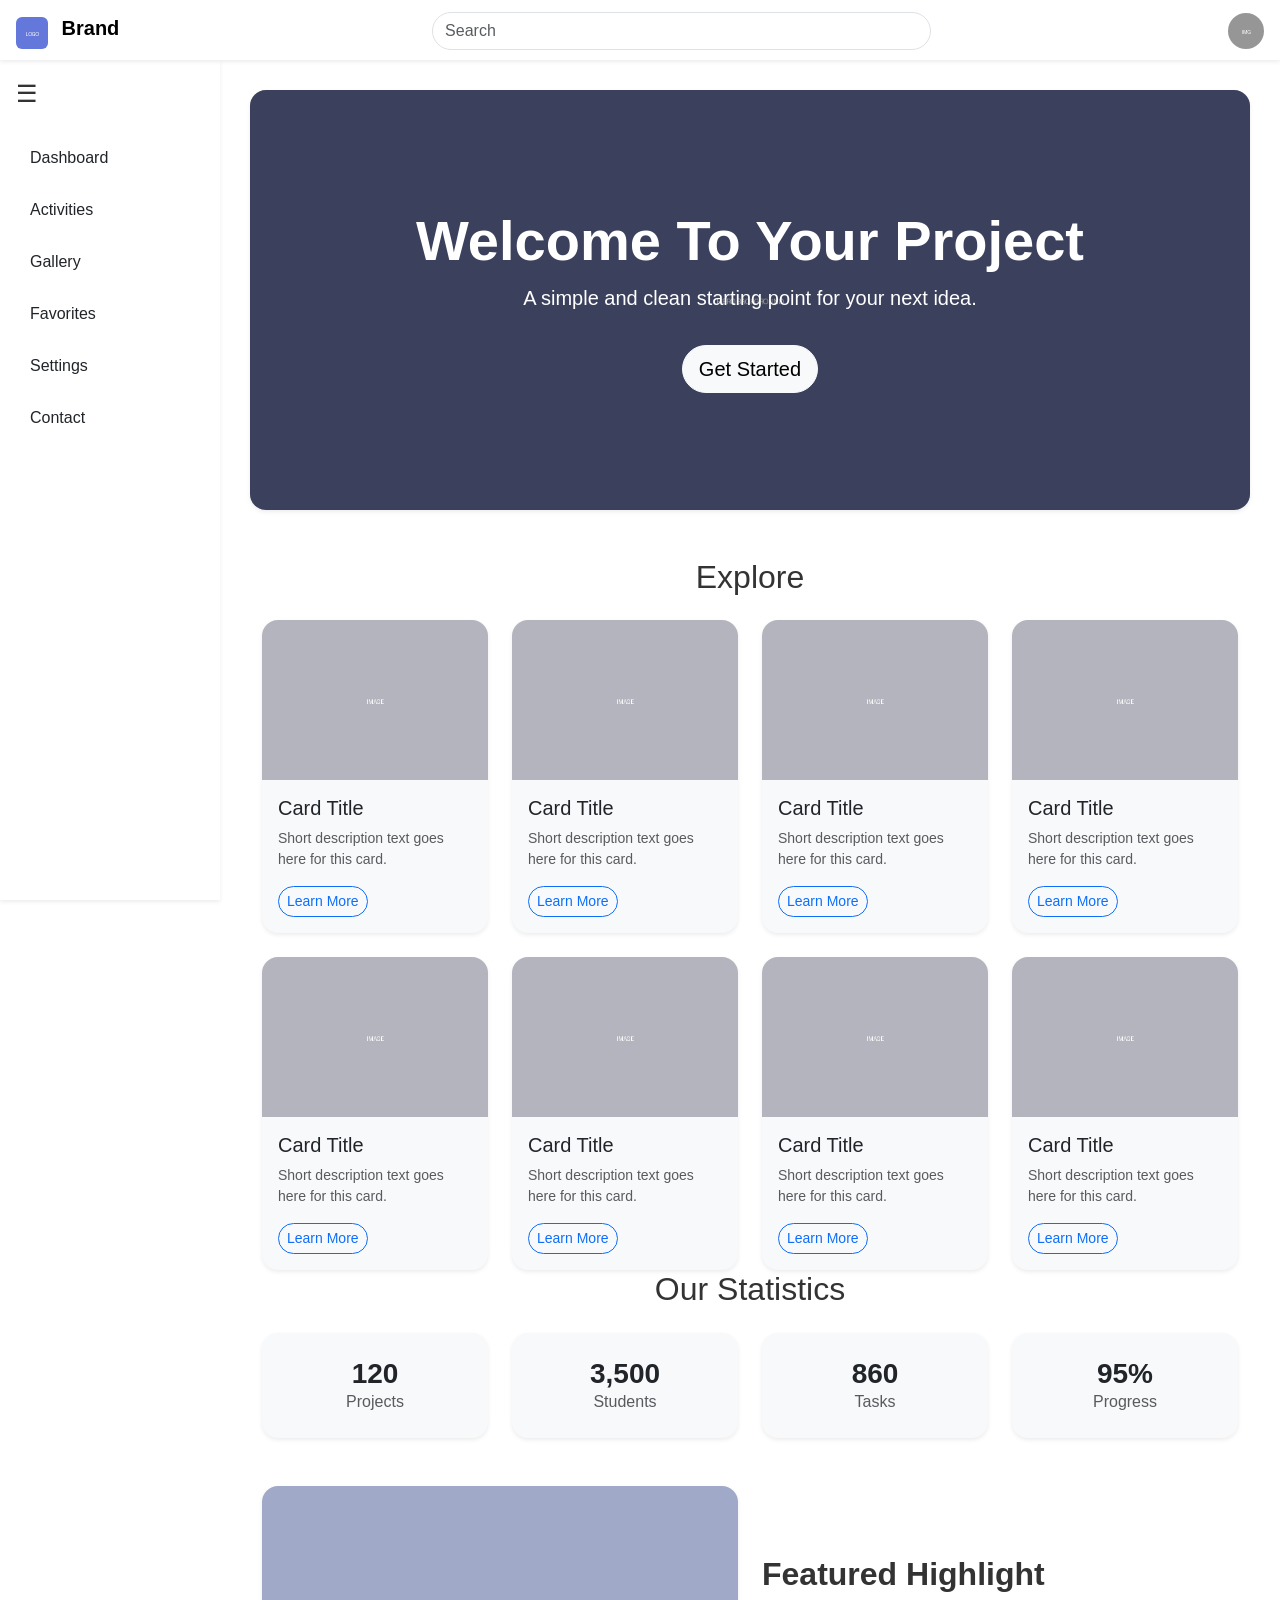
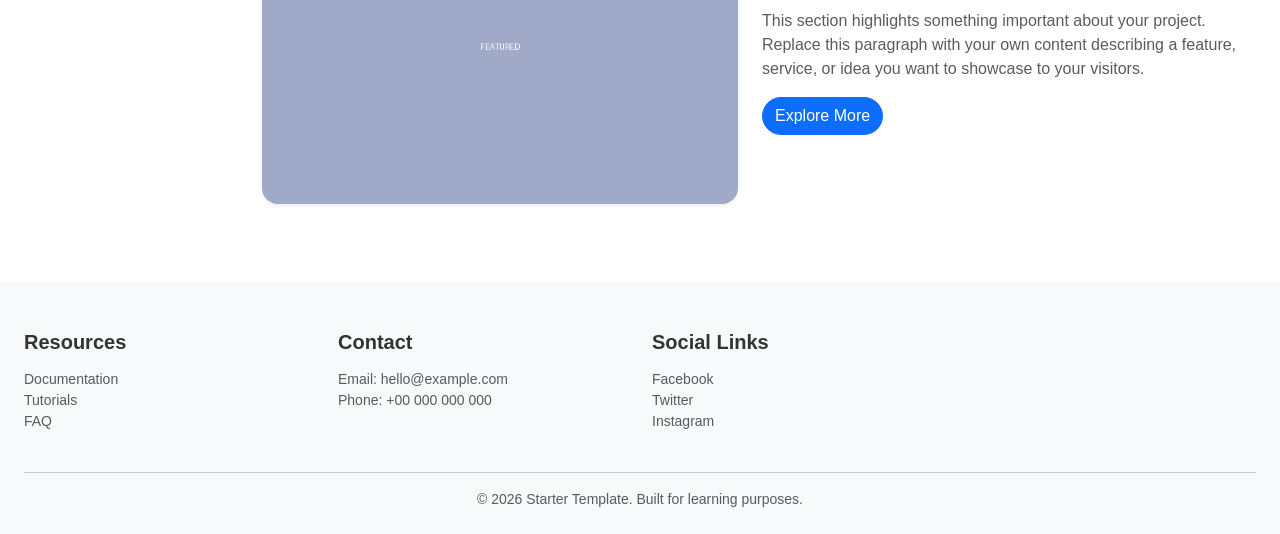
==== index.html @ 7ed528de "Initial commit" ====
<!DOCTYPE html>
<html lang="en">
<head>
  <meta charset="UTF-8">
  <meta name="viewport" content="width=device-width, initial-scale=1.0">
  <title>Starter Template</title>

  <!-- Bootstrap 5 CSS (CDN) -->
  <link href="https://cdn.jsdelivr.net/npm/bootstrap@5.3.3/dist/css/bootstrap.min.css" rel="stylesheet">

  <!-- Custom CSS -->
  <link rel="stylesheet" href="css/style.css">
</head>
<body>

  <!-- Navbar -->
  <nav class="navbar navbar-light bg-white fixed-top shadow-sm">
    <div class="container-fluid px-3">

      <!-- Logo placeholder -->
      <a class="navbar-brand fw-bold" href="#">
        <img src="images/logo-placeholder.png" alt="Logo" width="32" height="32" class="d-inline-block align-text-top rounded me-2">
        Brand
      </a>

      <!-- Search box -->
      <div class="mx-auto d-none d-md-block" style="width: 40%;">
        <input class="form-control rounded-pill" type="search" placeholder="Search" aria-label="Search">
      </div>

      <!-- Profile image placeholder -->
      <img src="images/profile-placeholder.png" alt="Profile" width="36" height="36" class="rounded-circle">

    </div>
  </nav>

  <!-- Sidebar -->
  <div class="sidebar bg-white shadow-sm">
    <div class="p-3">
      <!-- Hamburger menu icon -->
      <div class="mb-4">
        <span class="fs-4">&#9776;</span>
      </div>

      <ul class="nav flex-column">
        <li class="nav-item mb-2">
          <a href="#" class="nav-link text-dark">Dashboard</a>
        </li>
        <li class="nav-item mb-2">
          <a href="#" class="nav-link text-dark">Activities</a>
        </li>
        <li class="nav-item mb-2">
          <a href="#" class="nav-link text-dark">Gallery</a>
        </li>
        <li class="nav-item mb-2">
          <a href="#" class="nav-link text-dark">Favorites</a>
        </li>
        <li class="nav-item mb-2">
          <a href="#" class="nav-link text-dark">Settings</a>
        </li>
        <li class="nav-item mb-2">
          <a href="#" class="nav-link text-dark">Contact</a>
        </li>
      </ul>
    </div>
  </div>

  <!-- Main Content -->
  <div class="main-content">

    <!-- Hero -->
    <section class="hero rounded-4 shadow-sm text-center text-white d-flex align-items-center justify-content-center mb-5">
      <div>
        <h1 class="display-4 fw-bold">Welcome To Your Project</h1>
        <p class="lead">A simple and clean starting point for your next idea.</p>
        <button type="button" class="btn btn-light btn-lg rounded-pill mt-3">Get Started</button>
      </div>
    </section>

    <!-- Cards -->
    <section class="mb-7">
      <h2 class="text-center mb-4">Explore</h2>
      <div class="container-fluid">
        <div class="row g-4">

          <!-- Card 1 -->
          <div class="col-12 col-sm-6 col-lg-3">
            <div class="card h-100 border-0 shadow-sm rounded-4">
              <img src="images/card-placeholder.png" class="card-img-top rounded-top-4" alt="Card image">
              <div class="card-body">
                <h5 class="card-title">Card Title</h5>
                <p class="card-text small text-muted">Short description text goes here for this card.</p>
                <button class="btn btn-outline-primary btn-sm rounded-pill">Learn More</button>
              </div>
            </div>
          </div>

          <!-- Card 2 -->
          <div class="col-12 col-sm-6 col-lg-3">
            <div class="card h-100 border-0 shadow-sm rounded-4">
              <img src="images/card-placeholder.png" class="card-img-top rounded-top-4" alt="Card image">
              <div class="card-body">
                <h5 class="card-title">Card Title</h5>
                <p class="card-text small text-muted">Short description text goes here for this card.</p>
                <button class="btn btn-outline-primary btn-sm rounded-pill">Learn More</button>
              </div>
            </div>
          </div>

          <!-- Card 3 -->
          <div class="col-12 col-sm-6 col-lg-3">
            <div class="card h-100 border-0 shadow-sm rounded-4">
              <img src="images/card-placeholder.png" class="card-img-top rounded-top-4" alt="Card image">
              <div class="card-body">
                <h5 class="card-title">Card Title</h5>
                <p class="card-text small text-muted">Short description text goes here for this card.</p>
                <button class="btn btn-outline-primary btn-sm rounded-pill">Learn More</button>
              </div>
            </div>
          </div>

          <!-- Card 4 -->
          <div class="col-12 col-sm-6 col-lg-3">
            <div class="card h-100 border-0 shadow-sm rounded-4">
              <img src="images/card-placeholder.png" class="card-img-top rounded-top-4" alt="Card image">
              <div class="card-body">
                <h5 class="card-title">Card Title</h5>
                <p class="card-text small text-muted">Short description text goes here for this card.</p>
                <button class="btn btn-outline-primary btn-sm rounded-pill">Learn More</button>
              </div>
            </div>
          </div>

          <!-- Card 5 -->
          <div class="col-12 col-sm-6 col-lg-3">
            <div class="card h-100 border-0 shadow-sm rounded-4">
              <img src="images/card-placeholder.png" class="card-img-top rounded-top-4" alt="Card image">
              <div class="card-body">
                <h5 class="card-title">Card Title</h5>
                <p class="card-text small text-muted">Short description text goes here for this card.</p>
                <button class="btn btn-outline-primary btn-sm rounded-pill">Learn More</button>
              </div>
            </div>
          </div>

          <!-- Card 6 -->
          <div class="col-12 col-sm-6 col-lg-3">
            <div class="card h-100 border-0 shadow-sm rounded-4">
              <img src="images/card-placeholder.png" class="card-img-top rounded-top-4" alt="Card image">
              <div class="card-body">
                <h5 class="card-title">Card Title</h5>
                <p class="card-text small text-muted">Short description text goes here for this card.</p>
                <button class="btn btn-outline-primary btn-sm rounded-pill">Learn More</button>
              </div>
            </div>
          </div>

          <!-- Card 7 -->
          <div class="col-12 col-sm-6 col-lg-3">
            <div class="card h-100 border-0 shadow-sm rounded-4">
              <img src="images/card-placeholder.png" class="card-img-top rounded-top-4" alt="Card image">
              <div class="card-body">
                <h5 class="card-title">Card Title</h5>
                <p class="card-text small text-muted">Short description text goes here for this card.</p>
                <button class="btn btn-outline-primary btn-sm rounded-pill">Learn More</button>
              </div>
            </div>
          </div>

          <!-- Card 8 -->
          <div class="col-12 col-sm-6 col-lg-3">
            <div class="card h-100 border-0 shadow-sm rounded-4">
              <img src="images/card-placeholder.png" class="card-img-top rounded-top-4" alt="Card image">
              <div class="card-body">
                <h5 class="card-title">Card Title</h5>
                <p class="card-text small text-muted">Short description text goes here for this card.</p>
                <button class="btn btn-outline-primary btn-sm rounded-pill">Learn More</button>
              </div>
            </div>
          </div>

        </div>
      </div>
    </section>

    <!-- Statistics -->
    <section class="mb-5">
      <h2 class="text-center mb-4">Our Statistics</h2>
      <div class="container-fluid">
        <div class="row g-4 text-center">

          <div class="col-6 col-lg-3">
            <div class="card border-0 shadow-sm rounded-4 py-4 bg-light">
              <h3 class="fw-bold mb-0">120</h3>
              <p class="text-muted mb-0">Projects</p>
            </div>
          </div>

          <div class="col-6 col-lg-3">
            <div class="card border-0 shadow-sm rounded-4 py-4 bg-light">
              <h3 class="fw-bold mb-0">3,500</h3>
              <p class="text-muted mb-0">Students</p>
            </div>
          </div>

          <div class="col-6 col-lg-3">
            <div class="card border-0 shadow-sm rounded-4 py-4 bg-light">
              <h3 class="fw-bold mb-0">860</h3>
              <p class="text-muted mb-0">Tasks</p>
            </div>
          </div>

          <div class="col-6 col-lg-3">
            <div class="card border-0 shadow-sm rounded-4 py-4 bg-light">
              <h3 class="fw-bold mb-0">95%</h3>
              <p class="text-muted mb-0">Progress</p>
            </div>
          </div>

        </div>
      </div>
    </section>

    <!-- Featured -->
    <section class="mb-5">
      <div class="container-fluid">
        <div class="row align-items-center g-4">

          <!-- Left: Large image -->
          <div class="col-12 col-lg-6">
            <img src="images/featured-placeholder.png" alt="Featured" class="img-fluid rounded-4 shadow-sm w-100">
          </div>

          <!-- Right: Text content -->
          <div class="col-12 col-lg-6">
            <h2 class="fw-bold mb-3">Featured Highlight</h2>
            <p class="text-muted">
              This section highlights something important about your project.
              Replace this paragraph with your own content describing a feature,
              service, or idea you want to showcase to your visitors.
            </p>
            <button type="button" class="btn btn-primary rounded-pill">Explore More</button>
          </div>

        </div>
      </div>
    </section>

  </div>

  <!-- Footer -->
  <footer class="bg-light pt-5 pb-4">
    <div class="container-fluid px-4">
      <div class="row g-4">


        <div class="col-12 col-md-3">
          <h5>Resources</h5>
          <ul class="list-unstyled small">
            <li><a href="#" class="text-muted text-decoration-none">Documentation</a></li>
            <li><a href="#" class="text-muted text-decoration-none">Tutorials</a></li>
            <li><a href="#" class="text-muted text-decoration-none">FAQ</a></li>
          </ul>
        </div>

        <div class="col-12 col-md-3">
          <h5>Contact</h5>
          <ul class="list-unstyled small text-muted">
            <li>Email: hello@example.com</li>
            <li>Phone: +00 000 000 000</li>
          </ul>
        </div>

        <div class="col-12 col-md-3">
          <h5>Social Links</h5>
          <ul class="list-unstyled small">
            <li><a href="#" class="text-muted text-decoration-none">Facebook</a></li>
            <li><a href="#" class="text-muted text-decoration-none">Twitter</a></li>
            <li><a href="#" class="text-muted text-decoration-none">Instagram</a></li>
          </ul>
        </div>

      </div>

      <hr class="mt-4">
      <p class="text-center text-muted small mb-0">&copy; 2026 Starter Template. Built for learning purposes.</p>
    </div>
  </footer>

  <!-- Bootstrap 5 JS Bundle (only for basic Bootstrap behavior, no custom JS logic) -->
  <script src="https://cdn.jsdelivr.net/npm/bootstrap@5.3.3/dist/js/bootstrap.bundle.min.js"></script>

</body>
</html>
---- css/style.css ----
/* =========================================
   Global Styles
   ========================================= */
body {
  background-color: #ffffff;
  font-family: 'Segoe UI', Arial, sans-serif;
  color: #333333;
}

/* =========================================
   Navbar
   ========================================= */
.navbar {
  height: 60px;
  z-index: 1030;
}

/* =========================================
   Sidebar
   ========================================= */
.sidebar {
  position: fixed;
  top: 60px;
  left: 0;
  width: 220px;
  height: calc(100vh - 60px);
  overflow-y: auto;
  z-index: 1020;
}

.sidebar .nav-link {
  border-radius: 12px;
  padding: 10px 14px;
  transition: background-color 0.2s ease;
}

.sidebar .nav-link:hover {
  background-color: #f1f1f1;
}

/* =========================================
   Main Content
   ========================================= */
.main-content {
  margin-left: 220px;
  margin-top: 60px;
  padding: 30px;
}

/* =========================================
   Hero Section
   ========================================= */
.hero {
  background-image: url('../images/hero-placeholder.jpg');
  background-size: cover;
  background-position: center;
  height: 420px;
  padding: 40px;
  position: relative;
}

.hero::before {
  content: "";
  position: absolute;
  top: 0;
  left: 0;
  right: 0;
  bottom: 0;
  background-color: rgba(0, 0, 0, 0.35);
  border-radius: inherit;
}

.hero > div {
  position: relative;
  z-index: 1;
}

/* =========================================
   Cards
   ========================================= */
.card {
  background-color: #f8f9fa;
  transition: transform 0.2s ease, box-shadow 0.2s ease;
}

.card:hover {
  transform: translateY(-4px);
  box-shadow: 0 8px 20px rgba(0, 0, 0, 0.08) !important;
}

.card-img-top {
  height: 160px;
  object-fit: cover;
  background-color: #e9ecef;
}

/* =========================================
   Featured Section
   ========================================= */
.featured img {
  object-fit: cover;
}

/* =========================================
   Footer
   ========================================= */
footer h5 {
  font-weight: 600;
  margin-bottom: 15px;
}

/* =========================================
   Responsive Adjustments
   ========================================= */
@media (max-width: 768px) {
  .sidebar {
    width: 70px;
  }

  .main-content {
    margin-left: 70px;
  }

  .sidebar .nav-link span {
    display: none;
  }

  .hero {
    height: 320px;
  }
}
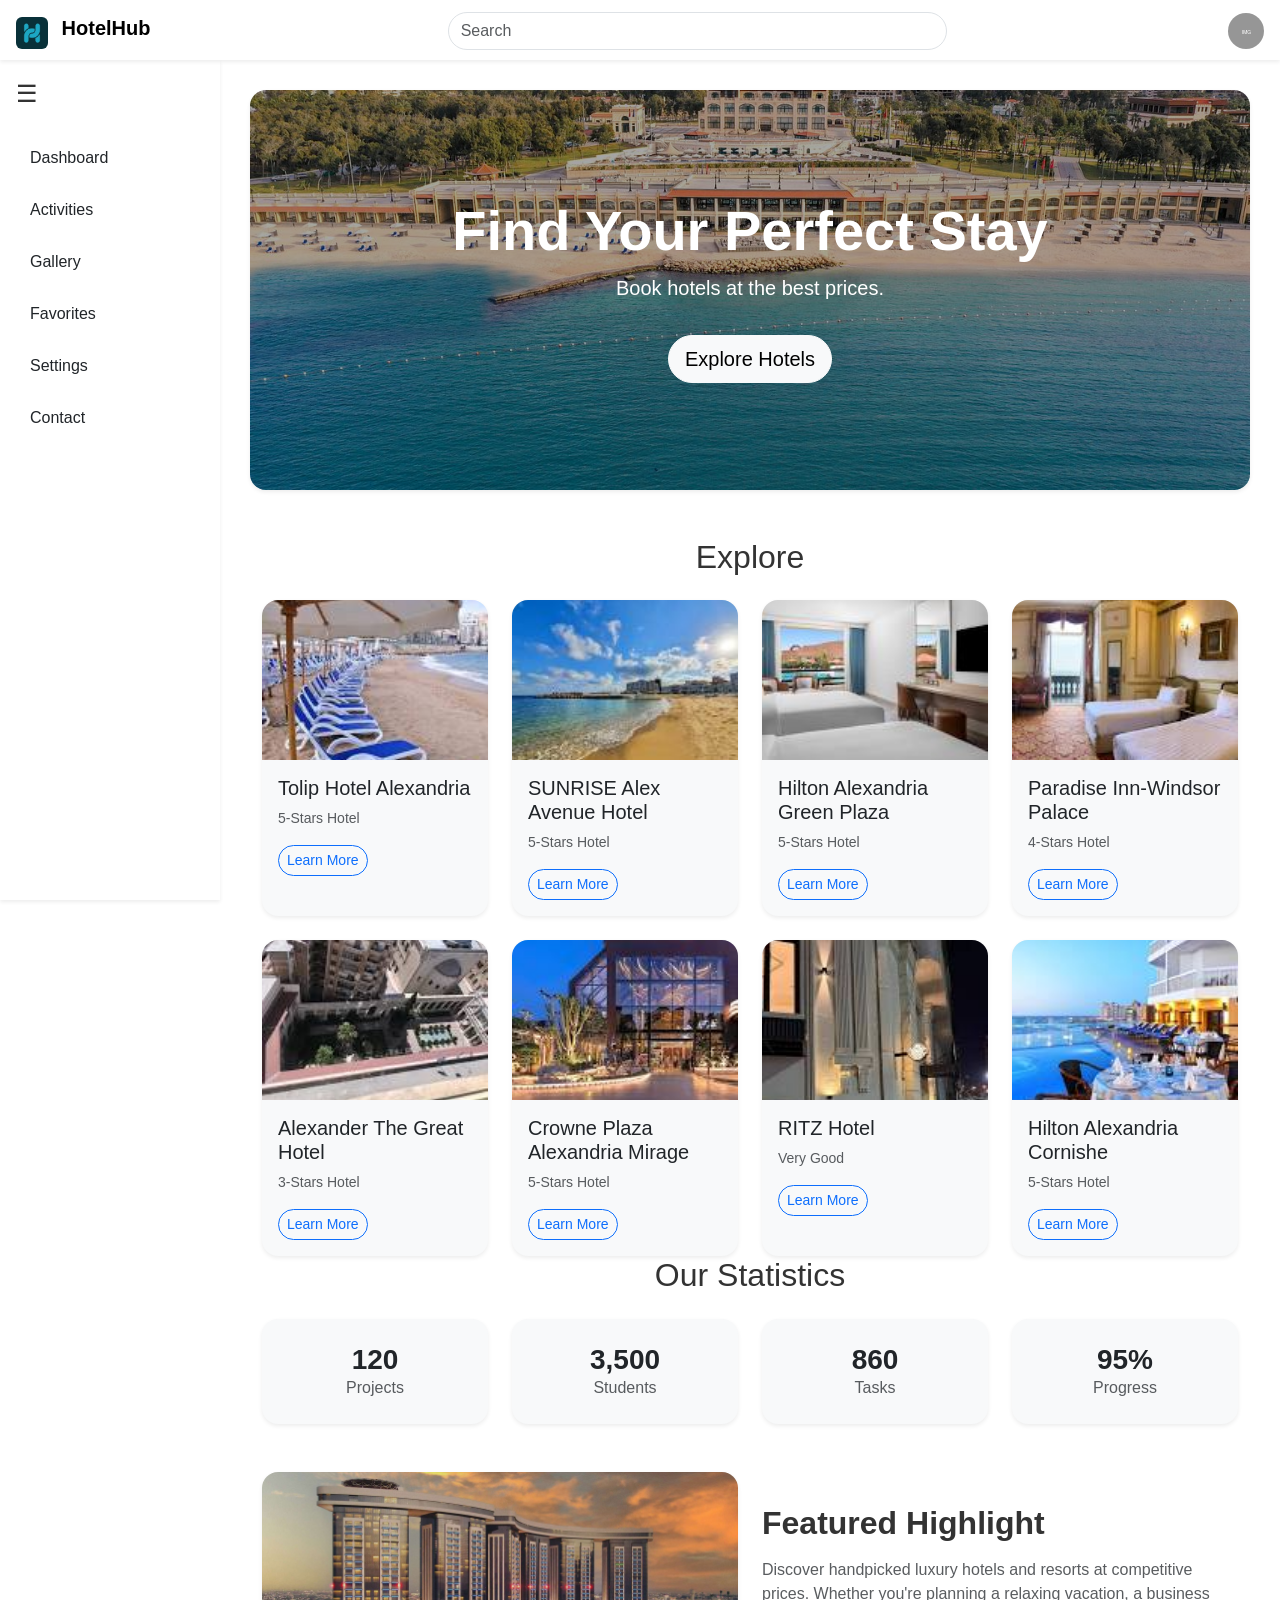
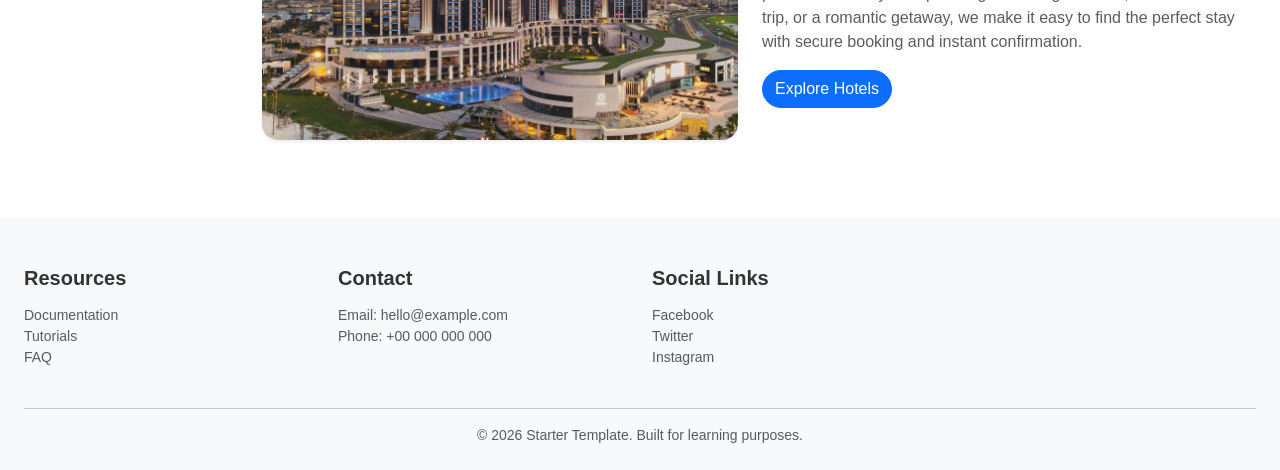
==== commit 95f73bfe: "Add images to the project" ====
--- a/index.html
+++ b/index.html
@@ -19,8 +19,8 @@
 
       <!-- Logo placeholder -->
       <a class="navbar-brand fw-bold" href="#">
-        <img src="images/logo-placeholder.png" alt="Logo" width="32" height="32" class="d-inline-block align-text-top rounded me-2">
-        Brand
+        <img src="images\logo.jfif" alt="Logo" width="32" height="32" class="d-inline-block align-text-top rounded me-2">
+        HotelHub
       </a>
 
       <!-- Search box -->
@@ -69,11 +69,12 @@
   <div class="main-content">
 
     <!-- Hero -->
-    <section class="hero rounded-4 shadow-sm text-center text-white d-flex align-items-center justify-content-center mb-5">
+    <section class="hero rounded-4 shadow-sm text-center text-white d-flex align-items-center justify-content-center mb-5"
+      style="background-image: url('images/cover.jpg'); background-size: cover; background-position: center; height: 400px;">
       <div>
-        <h1 class="display-4 fw-bold">Welcome To Your Project</h1>
-        <p class="lead">A simple and clean starting point for your next idea.</p>
-        <button type="button" class="btn btn-light btn-lg rounded-pill mt-3">Get Started</button>
+        <h1 class="display-4 fw-bold">Find Your Perfect Stay</h1>
+        <p class="lead">Book hotels at the best prices.</p>
+        <button type="button" class="btn btn-light btn-lg rounded-pill mt-3">Explore Hotels</button>
       </div>
     </section>
 
@@ -86,10 +87,10 @@
           <!-- Card 1 -->
           <div class="col-12 col-sm-6 col-lg-3">
             <div class="card h-100 border-0 shadow-sm rounded-4">
-              <img src="images/card-placeholder.png" class="card-img-top rounded-top-4" alt="Card image">
-              <div class="card-body">
-                <h5 class="card-title">Card Title</h5>
-                <p class="card-text small text-muted">Short description text goes here for this card.</p>
+              <img src="images/hotels/Tolip.jfif" class="card-img-top rounded-top-4" alt="Card image">
+              <div class="card-body">
+                <h5 class="card-title">Tolip Hotel Alexandria</h5>
+                <p class="card-text small text-muted">5-Stars Hotel</p>
                 <button class="btn btn-outline-primary btn-sm rounded-pill">Learn More</button>
               </div>
             </div>
@@ -98,10 +99,10 @@
           <!-- Card 2 -->
           <div class="col-12 col-sm-6 col-lg-3">
             <div class="card h-100 border-0 shadow-sm rounded-4">
-              <img src="images/card-placeholder.png" class="card-img-top rounded-top-4" alt="Card image">
-              <div class="card-body">
-                <h5 class="card-title">Card Title</h5>
-                <p class="card-text small text-muted">Short description text goes here for this card.</p>
+              <img src="images/hotels/sunrise.jfif" class="card-img-top rounded-top-4" alt="Card image">
+              <div class="card-body">
+                <h5 class="card-title">SUNRISE Alex Avenue Hotel</h5>
+                <p class="card-text small text-muted">5-Stars Hotel</p>
                 <button class="btn btn-outline-primary btn-sm rounded-pill">Learn More</button>
               </div>
             </div>
@@ -110,10 +111,10 @@
           <!-- Card 3 -->
           <div class="col-12 col-sm-6 col-lg-3">
             <div class="card h-100 border-0 shadow-sm rounded-4">
-              <img src="images/card-placeholder.png" class="card-img-top rounded-top-4" alt="Card image">
-              <div class="card-body">
-                <h5 class="card-title">Card Title</h5>
-                <p class="card-text small text-muted">Short description text goes here for this card.</p>
+              <img src="images/hotels/hilton_greenplaza.jfif" class="card-img-top rounded-top-4" alt="Card image">
+              <div class="card-body">
+                <h5 class="card-title">Hilton Alexandria Green Plaza</h5>
+                <p class="card-text small text-muted">5-Stars Hotel</p>
                 <button class="btn btn-outline-primary btn-sm rounded-pill">Learn More</button>
               </div>
             </div>
@@ -122,10 +123,10 @@
           <!-- Card 4 -->
           <div class="col-12 col-sm-6 col-lg-3">
             <div class="card h-100 border-0 shadow-sm rounded-4">
-              <img src="images/card-placeholder.png" class="card-img-top rounded-top-4" alt="Card image">
-              <div class="card-body">
-                <h5 class="card-title">Card Title</h5>
-                <p class="card-text small text-muted">Short description text goes here for this card.</p>
+              <img src="images/hotels/Paradise inn-windsor.jfif" class="card-img-top rounded-top-4" alt="Card image">
+              <div class="card-body">
+                <h5 class="card-title">Paradise Inn-Windsor Palace</h5>
+                <p class="card-text small text-muted">4-Stars Hotel</p>
                 <button class="btn btn-outline-primary btn-sm rounded-pill">Learn More</button>
               </div>
             </div>
@@ -134,10 +135,10 @@
           <!-- Card 5 -->
           <div class="col-12 col-sm-6 col-lg-3">
             <div class="card h-100 border-0 shadow-sm rounded-4">
-              <img src="images/card-placeholder.png" class="card-img-top rounded-top-4" alt="Card image">
-              <div class="card-body">
-                <h5 class="card-title">Card Title</h5>
-                <p class="card-text small text-muted">Short description text goes here for this card.</p>
+              <img src="images/hotels/alex-the greate hotel.jfif" class="card-img-top rounded-top-4" alt="Card image">
+              <div class="card-body">
+                <h5 class="card-title">Alexander The Great Hotel</h5>
+                <p class="card-text small text-muted">3-Stars Hotel</p>
                 <button class="btn btn-outline-primary btn-sm rounded-pill">Learn More</button>
               </div>
             </div>
@@ -146,10 +147,10 @@
           <!-- Card 6 -->
           <div class="col-12 col-sm-6 col-lg-3">
             <div class="card h-100 border-0 shadow-sm rounded-4">
-              <img src="images/card-placeholder.png" class="card-img-top rounded-top-4" alt="Card image">
-              <div class="card-body">
-                <h5 class="card-title">Card Title</h5>
-                <p class="card-text small text-muted">Short description text goes here for this card.</p>
+              <img src="images/hotels/crowne plaza mirage.jfif" class="card-img-top rounded-top-4" alt="Card image">
+              <div class="card-body">
+                <h5 class="card-title">Crowne Plaza Alexandria Mirage</h5>
+                <p class="card-text small text-muted">5-Stars Hotel</p>
                 <button class="btn btn-outline-primary btn-sm rounded-pill">Learn More</button>
               </div>
             </div>
@@ -158,10 +159,10 @@
           <!-- Card 7 -->
           <div class="col-12 col-sm-6 col-lg-3">
             <div class="card h-100 border-0 shadow-sm rounded-4">
-              <img src="images/card-placeholder.png" class="card-img-top rounded-top-4" alt="Card image">
-              <div class="card-body">
-                <h5 class="card-title">Card Title</h5>
-                <p class="card-text small text-muted">Short description text goes here for this card.</p>
+              <img src="images/hotels/ritz.jfif" class="card-img-top rounded-top-4" alt="Card image">
+              <div class="card-body">
+                <h5 class="card-title">RITZ Hotel</h5>
+                <p class="card-text small text-muted">Very Good</p>
                 <button class="btn btn-outline-primary btn-sm rounded-pill">Learn More</button>
               </div>
             </div>
@@ -170,10 +171,10 @@
           <!-- Card 8 -->
           <div class="col-12 col-sm-6 col-lg-3">
             <div class="card h-100 border-0 shadow-sm rounded-4">
-              <img src="images/card-placeholder.png" class="card-img-top rounded-top-4" alt="Card image">
-              <div class="card-body">
-                <h5 class="card-title">Card Title</h5>
-                <p class="card-text small text-muted">Short description text goes here for this card.</p>
+              <img src="images/hotels/hitlon cornishe.jfif" class="card-img-top rounded-top-4" alt="Card image">
+              <div class="card-body">
+                <h5 class="card-title">Hilton Alexandria Cornishe</h5>
+                <p class="card-text small text-muted">5-Stars Hotel</p>
                 <button class="btn btn-outline-primary btn-sm rounded-pill">Learn More</button>
               </div>
             </div>
@@ -228,18 +229,18 @@
 
           <!-- Left: Large image -->
           <div class="col-12 col-lg-6">
-            <img src="images/featured-placeholder.png" alt="Featured" class="img-fluid rounded-4 shadow-sm w-100">
+            <img src="images/feature image.jfif" alt="Featured" class="img-fluid rounded-4 shadow-sm w-100">
           </div>
 
           <!-- Right: Text content -->
           <div class="col-12 col-lg-6">
             <h2 class="fw-bold mb-3">Featured Highlight</h2>
             <p class="text-muted">
-              This section highlights something important about your project.
-              Replace this paragraph with your own content describing a feature,
-              service, or idea you want to showcase to your visitors.
+             Discover handpicked luxury hotels and resorts at competitive prices.
+             Whether you're planning a relaxing vacation, a business trip, or a romantic getaway,
+             we make it easy to find the perfect stay with secure booking and instant confirmation.
             </p>
-            <button type="button" class="btn btn-primary rounded-pill">Explore More</button>
+            <button type="button" class="btn btn-primary rounded-pill">Explore Hotels</button>
           </div>
 
         </div>
@@ -288,7 +289,7 @@
   </footer>
 
   <!-- Bootstrap 5 JS Bundle (only for basic Bootstrap behavior, no custom JS logic) -->
-  <script src="https://cdn.jsdelivr.net/npm/bootstrap@5.3.3/dist/js/bootstrap.bundle.min.js"></script>
+                  <script src="script.js"></script>
 
 </body>
 </html>
